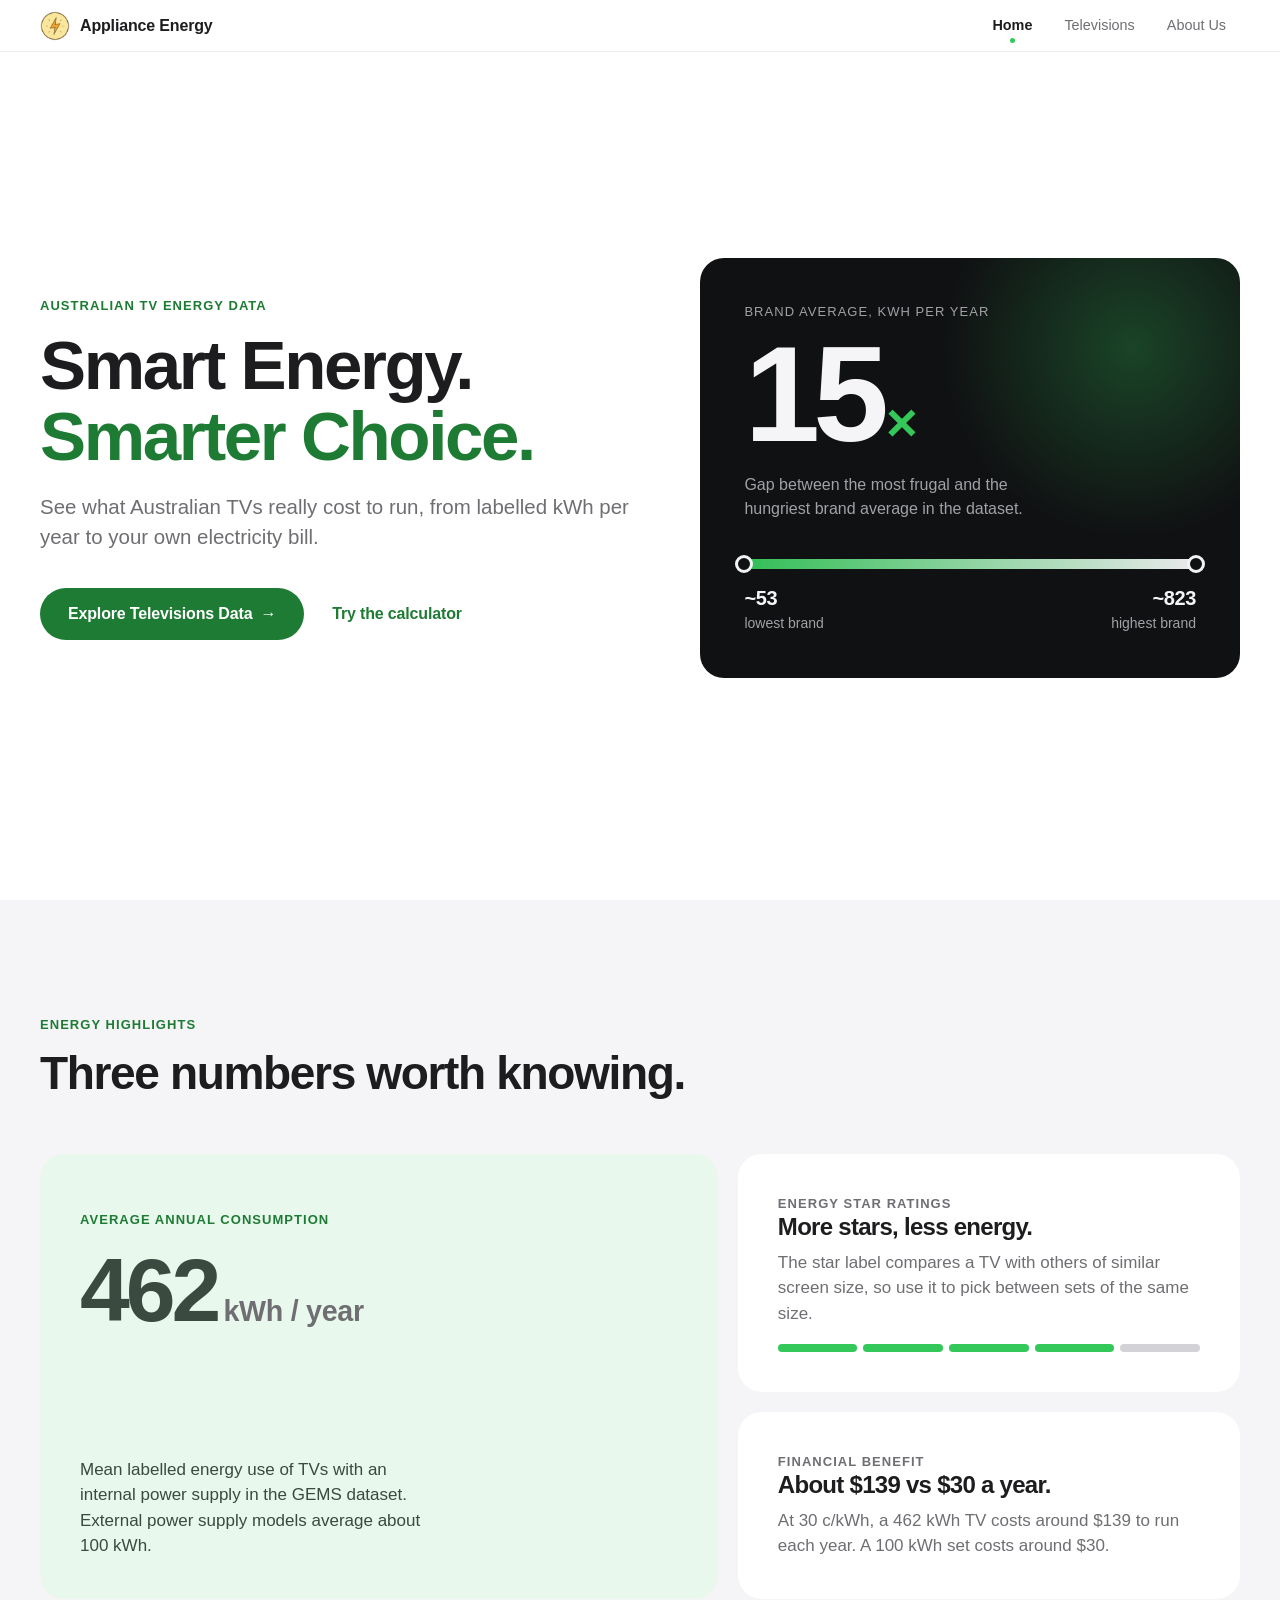
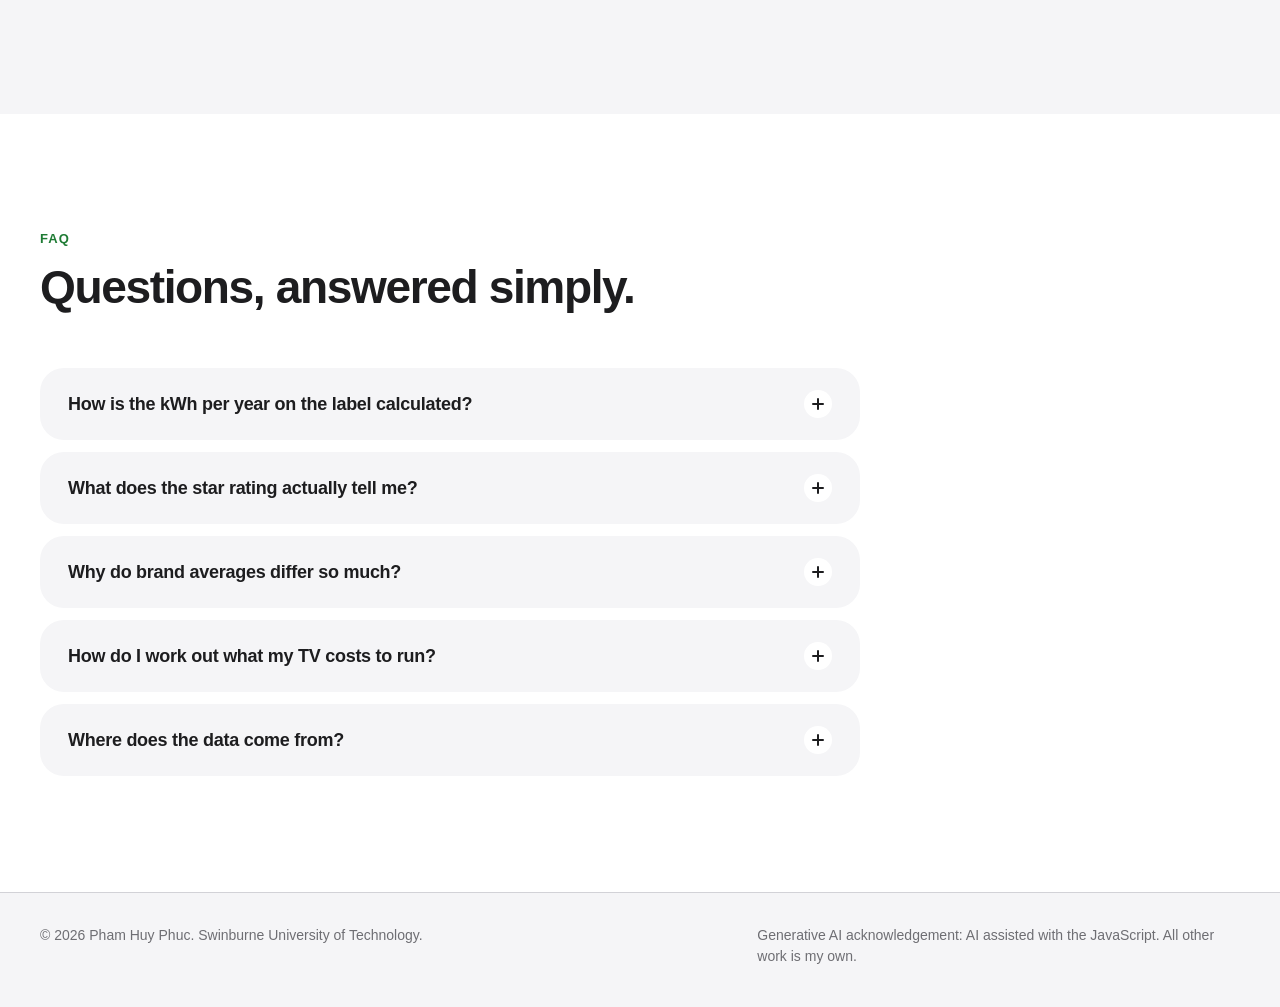
==== index.html @ a93795a4 "Initial commit" ====
<!DOCTYPE html>
<html lang="en-AU">
<head>
  <meta charset="UTF-8">
  <meta name="viewport" content="width=device-width, initial-scale=1">
  <title>Smart Energy. Smarter Choice. | Appliance Energy Consumption</title>
  <meta name="description" content="Understand how much Australian televisions cost to run, using GEMS energy rating data and an interactive running-cost calculator.">
  <link rel="icon" type="image/png" href="assets/img/power-icon.png">
  <link rel="stylesheet" href="assets/css/style.css">
  <script>document.documentElement.classList.add('js');</script>
</head>
<body>
  <a class="skip-link" href="#main">Skip to content</a>

  <header class="nav">
    <div class="wrap nav__inner">
      <a class="brand" href="index.html" aria-label="Appliance Energy Consumption, home">
        <img src="assets/img/power-icon.png" alt="" width="30" height="30">
        <span>Appliance Energy</span>
      </a>
      <nav aria-label="Main">
        <ul class="nav__links">
          <li><a href="index.html" aria-current="page">Home</a></li>
          <li><a href="televisions.html">Televisions</a></li>
          <li><a href="about.html">About Us</a></li>
        </ul>
      </nav>
    </div>
  </header>

  <main id="main">
    <!-- Hero -->
    <section class="hero">
      <div class="wrap hero__grid">
        <div>
          <p class="eyebrow">Australian TV energy data</p>
          <h1 class="h-display">Smart Energy.<br><span class="accent-ink">Smarter Choice.</span></h1>
          <p class="lede">See what Australian TVs really cost to run, from labelled kWh per year to your own electricity bill.</p>
          <div class="hero__cta">
            <a class="btn btn--primary" href="televisions.html">Explore Televisions Data <span class="arrow" aria-hidden="true">&rarr;</span></a>
            <a class="btn btn--text" href="televisions.html#calculator">Try the calculator</a>
          </div>
        </div>

        <aside class="spread" aria-label="Spread between the lowest and highest brand averages">
          <div>
            <p class="spread__label">Brand average, kWh per year</p>
            <p class="spread__big">15<small>&times;</small></p>
            <p class="spread__copy">Gap between the most frugal and the hungriest brand average in the dataset.</p>
          </div>
          <div class="range">
            <div class="range__track" role="img" aria-label="Scale from about 53 to about 823 kilowatt-hours per year">
              <span class="range__dot" style="left: 0%"></span>
              <span class="range__dot" style="left: 100%"></span>
            </div>
            <div class="range__legend">
              <div><strong>~53</strong>lowest brand</div>
              <div><strong>~823</strong>highest brand</div>
            </div>
          </div>
        </aside>
      </div>
    </section>

    <!-- Energy highlights (bento) -->
    <section class="section section--tint" aria-labelledby="highlights-title">
      <div class="wrap">
        <div class="section__head reveal">
          <p class="eyebrow">Energy highlights</p>
          <h2 class="h-section" id="highlights-title">Three numbers worth knowing.</h2>
        </div>

        <div class="bento">
          <article class="tile tile--a reveal" style="--i:0">
            <div>
              <p class="tile__kicker">Average annual consumption</p>
              <p class="tile__num">462<small>kWh / year</small></p>
            </div>
            <p>Mean labelled energy use of TVs with an internal power supply in the GEMS dataset. External power supply models average about 100 kWh.</p>
          </article>

          <article class="tile tile--b reveal" style="--i:1">
            <p class="tile__kicker">Energy Star ratings</p>
            <h3>More stars, less energy.</h3>
            <p>The star label compares a TV with others of similar screen size, so use it to pick between sets of the same size.</p>
            <div class="stars" role="img" aria-label="Example rating: four of five segments filled">
              <span class="on"></span><span class="on"></span><span class="on"></span><span class="on"></span><span></span>
            </div>
          </article>

          <article class="tile tile--c reveal" style="--i:2">
            <p class="tile__kicker">Financial benefit</p>
            <h3>About $139 vs $30 a year.</h3>
            <p>At 30 c/kWh, a 462 kWh TV costs around $139 to run each year. A 100 kWh set costs around $30.</p>
          </article>
        </div>
      </div>
    </section>

    <!-- FAQ -->
    <section class="section" aria-labelledby="faq-title">
      <div class="wrap">
        <div class="section__head reveal">
          <p class="eyebrow">FAQ</p>
          <h2 class="h-section" id="faq-title">Questions, answered simply.</h2>
        </div>

        <div class="faq" data-faq>
          <div class="faq__item reveal" style="--i:0">
            <button class="faq__q" type="button" aria-expanded="false" aria-controls="faq-a1" id="faq-q1">
              How is the kWh per year on the label calculated?
              <span class="faq__icon" aria-hidden="true"></span>
            </button>
            <div class="faq__a" id="faq-a1" role="region" aria-labelledby="faq-q1">
              <p>It is based on a standardised daily viewing assumption defined in the rating standard. Your own habits may be higher or lower, which is why the calculator lets you enter real hours.</p>
            </div>
          </div>

          <div class="faq__item reveal" style="--i:1">
            <button class="faq__q" type="button" aria-expanded="false" aria-controls="faq-a2" id="faq-q2">
              What does the star rating actually tell me?
              <span class="faq__icon" aria-hidden="true"></span>
            </button>
            <div class="faq__a" id="faq-a2" role="region" aria-labelledby="faq-q2">
              <p>It shows how efficient a TV is for its screen size. More stars means less energy for the same size, so compare sets of similar size rather than across sizes.</p>
            </div>
          </div>

          <div class="faq__item reveal" style="--i:2">
            <button class="faq__q" type="button" aria-expanded="false" aria-controls="faq-a3" id="faq-q3">
              Why do brand averages differ so much?
              <span class="faq__icon" aria-hidden="true"></span>
            </button>
            <div class="faq__a" id="faq-a3" role="region" aria-labelledby="faq-q3">
              <p>A brand average mixes every model that brand registered, so screen size and product range matter. A brand selling mostly large TVs will average higher than one selling small ones.</p>
            </div>
          </div>

          <div class="faq__item reveal" style="--i:3">
            <button class="faq__q" type="button" aria-expanded="false" aria-controls="faq-a4" id="faq-q4">
              How do I work out what my TV costs to run?
              <span class="faq__icon" aria-hidden="true"></span>
            </button>
            <div class="faq__a" id="faq-a4" role="region" aria-labelledby="faq-q4">
              <p>Multiply watts by daily hours, divide by 1000 for kWh per day, then multiply by 365 and your price per kWh. The <a href="televisions.html#calculator">TV calculator</a> does this for you.</p>
            </div>
          </div>

          <div class="faq__item reveal" style="--i:4">
            <button class="faq__q" type="button" aria-expanded="false" aria-controls="faq-a5" id="faq-q5">
              Where does the data come from?
              <span class="faq__icon" aria-hidden="true"></span>
            </button>
            <div class="faq__a" id="faq-a5" role="region" aria-labelledby="faq-q5">
              <p>The charts use the GEMS television dataset (Greenhouse and Energy Minimum Standards), analysed and exported from KNIME. See the <a href="about.html">About page</a> for details.</p>
            </div>
          </div>
        </div>
      </div>
    </section>
  </main>

  <footer class="footer">
    <div class="wrap footer__inner">
      <p>&copy; <span data-year>2026</span> Pham Huy Phuc. Swinburne University of Technology.</p>
      <p class="footer__ai">Generative AI acknowledgement: AI assisted with the JavaScript. All other work is my own.</p>
    </div>
  </footer>

  <script src="assets/js/main.js"></script>
</body>
</html>
---- assets/css/style.css ----
:root {
  --bg: #ffffff;
  --card: #f5f5f7;
  --ink: #1d1d1f;
  --muted: #6e6e73;          
  --muted-soft: #86868b;     
  --line: #d2d2d7;
  --accent: #34c759;         
  --accent-ink: #1e7b34;     
  --accent-wash: #e9f8ed;
  --panel: #101113;          
  --panel-ink: #f5f5f7;
  --panel-muted: #a1a1a6;

  --r-card: 24px;
  --r-field: 14px;
  --r-pill: 999px;

  --nav-h: 52px;
  --wrap: 1200px;
  --ease: cubic-bezier(0.16, 1, 0.3, 1);

  --font: -apple-system, BlinkMacSystemFont, "SF Pro Display", "SF Pro Text",
    "Inter", "Segoe UI", Roboto, "Helvetica Neue", Arial, sans-serif;
}

*, *::before, *::after { box-sizing: border-box; }

html {
  scroll-behavior: smooth;
  scroll-padding-top: calc(var(--nav-h) + 16px);
  -webkit-text-size-adjust: 100%;
}

body {
  margin: 0;
  min-height: 100dvh;
  display: flex;
  flex-direction: column;
  font-family: var(--font);
  font-size: 1.0625rem;
  line-height: 1.5;
  color: var(--ink);
  background: var(--bg);
  -webkit-font-smoothing: antialiased;
  text-rendering: optimizeLegibility;
}

main { flex: 1 0 auto; }

img { max-width: 100%; height: auto; display: block; }

a { color: var(--accent-ink); text-decoration: none; transition: all 0.3s ease; }
a:hover { text-decoration: underline; text-underline-offset: 3px; }

:focus-visible {
  outline: 3px solid var(--accent);
  outline-offset: 3px;
  border-radius: 8px;
}

.wrap { width: min(var(--wrap), 100% - 48px); margin-inline: auto; }

.sr-only {
  position: absolute; width: 1px; height: 1px; padding: 0; margin: -1px;
  overflow: hidden; clip: rect(0,0,0,0); white-space: nowrap; border: 0;
}

.skip-link {
  position: absolute; left: 16px; top: -60px; z-index: 200;
  background: var(--ink); color: #fff; padding: 10px 18px;
  border-radius: var(--r-pill); font-size: 0.9rem;
}
.skip-link:focus { top: 8px; text-decoration: none; }

/*Navigation (frosted glass; web approximation)*/
.nav {
  position: sticky; top: 0; z-index: 100;
  height: var(--nav-h);
  background: rgba(255, 255, 255, 0.72);
  -webkit-backdrop-filter: saturate(180%) blur(20px);
  backdrop-filter: saturate(180%) blur(20px);
  border-bottom: 1px solid rgba(0, 0, 0, 0.08);
}
@media (prefers-reduced-transparency: reduce) {
  .nav { background: #fff; -webkit-backdrop-filter: none; backdrop-filter: none; }
}
.nav__inner {
  height: 100%; display: flex; align-items: center; justify-content: space-between;
}
.brand {
  display: inline-flex; align-items: center; gap: 10px;
  color: var(--ink); font-weight: 600; font-size: 1rem; letter-spacing: -0.01em;
}
.brand:hover { text-decoration: none; }
.brand img { width: 30px; height: 30px; object-fit: contain; }
.nav__links { display: flex; align-items: center; gap: 4px; list-style: none; margin: 0; padding: 0; }
.nav__links a {
  position: relative; display: block; padding: 8px 14px;
  font-size: 0.9rem; color: var(--muted); border-radius: var(--r-pill);
  transition: all 0.3s ease;
}
.nav__links a:hover { color: var(--ink); text-decoration: none; background: rgba(0,0,0,0.04); }
.nav__links a[aria-current="page"] { color: var(--ink); font-weight: 600; }
.nav__links a[aria-current="page"]::after {
  content: ""; position: absolute; left: 50%; bottom: 1px; width: 5px; height: 5px;
  margin-left: -2.5px; border-radius: 50%; background: var(--accent);
}

/*Buttons*/
.btn {
  display: inline-flex; align-items: center; justify-content: center; gap: 8px;
  padding: 14px 28px; border: 0; border-radius: var(--r-pill);
  font: inherit; font-size: 1rem; font-weight: 600; letter-spacing: -0.01em;
  cursor: pointer; white-space: nowrap;
  transition: all 0.3s ease;
}
.btn:hover { text-decoration: none; }
.btn:active { transform: scale(0.98); }
.btn--primary { background: var(--accent-ink); color: #fff; }
.btn--primary:hover { background: #17622a; box-shadow: 0 8px 24px rgba(30, 123, 52, 0.28); transform: translateY(-1px); }
.btn--text { padding-inline: 8px; color: var(--accent-ink); background: transparent; }
.btn--text:hover { text-decoration: underline; text-underline-offset: 4px; }
.btn .arrow { display: inline-block; transition: transform 0.3s var(--ease); }
.btn:hover .arrow { transform: translateX(4px); }

/*Type helpers*/
.eyebrow {
  margin: 0 0 14px; font-size: 0.8125rem; font-weight: 600;
  letter-spacing: 0.08em; text-transform: uppercase; color: var(--accent-ink);
}
h1, h2, h3 { margin: 0; letter-spacing: -0.03em; line-height: 1.08; font-weight: 700; }
.h-display { font-size: clamp(2.5rem, 5.4vw, 4.5rem); line-height: 1.03; letter-spacing: -0.035em; }
.h-section { font-size: clamp(1.9rem, 3.6vw, 3rem); }
.lede { font-size: clamp(1.1rem, 1.6vw, 1.3rem); color: var(--muted); max-width: 52ch; margin: 20px 0 0; line-height: 1.45; }
.accent-ink { color: var(--accent-ink); }

/*Home: hero*/
.hero {
  min-height: calc(100dvh - var(--nav-h));
  display: grid; align-items: center;
  padding: 40px 0 56px;
}
.hero__grid {
  display: grid; grid-template-columns: 1.05fr 0.95fr; gap: clamp(32px, 5vw, 72px); align-items: center;
}
.hero__cta { display: flex; align-items: center; flex-wrap: wrap; gap: 8px 20px; margin-top: 36px; }

/* Dark "spread" panel in hero */
.spread {
  position: relative; overflow: hidden; isolation: isolate;
  background: var(--panel); color: var(--panel-ink);
  border-radius: var(--r-card); padding: clamp(28px, 4vw, 44px);
  min-height: 420px; display: flex; flex-direction: column; justify-content: space-between;
}
.spread::before {
  content: ""; position: absolute; z-index: -1; right: -20%; top: -30%; width: 80%; aspect-ratio: 1;
  background: radial-gradient(circle, rgba(52, 199, 89, 0.28), transparent 62%);
}
.spread__label { font-size: 0.8125rem; letter-spacing: 0.08em; text-transform: uppercase; color: var(--panel-muted); margin: 0; }
.spread__big { font-size: clamp(5rem, 11vw, 8.5rem); font-weight: 700; letter-spacing: -0.05em; line-height: 0.95; margin: 8px 0 0; }
.spread__big small { font-size: 0.4em; letter-spacing: -0.02em; color: var(--accent); margin-left: 4px; }
.spread__copy { color: var(--panel-muted); font-size: 1rem; margin: 14px 0 0; max-width: 34ch; }
.range { margin-top: 36px; }
.range__track {
  position: relative; height: 10px; border-radius: var(--r-pill);
  background: linear-gradient(90deg, var(--accent), #f5f5f7 100%); opacity: 0.95;
}
.range__dot {
  position: absolute; top: 50%; width: 18px; height: 18px; margin: -9px 0 0 -9px;
  border-radius: 50%; background: var(--panel); border: 3px solid #fff;
}
.range__legend { display: flex; justify-content: space-between; margin-top: 14px; font-size: 0.875rem; color: var(--panel-muted); }
.range__legend strong { display: block; color: var(--panel-ink); font-size: 1.25rem; letter-spacing: -0.02em; }
.range__legend div:last-child { text-align: right; }

/*Sections*/
.section { padding: clamp(64px, 9vw, 120px) 0; }
.section--tint { background: var(--card); }
.section__head { max-width: 720px; margin-bottom: clamp(32px, 5vw, 56px); }

/*Bento*/
.bento {
  display: grid; gap: 20px;
  grid-template-columns: 1.35fr 1fr;
  grid-template-areas: "a b" "a c";
}
.tile {
  background: var(--card); border-radius: var(--r-card);
  padding: clamp(28px, 3.4vw, 40px);
  transition: all 0.3s ease;
}
.tile:hover { transform: translateY(-3px); box-shadow: 0 18px 40px rgba(29, 29, 31, 0.08); }
.tile--a { grid-area: a; display: flex; flex-direction: column; justify-content: space-between; min-height: 380px; background: var(--accent-wash); }
.tile--b { grid-area: b; background: #fff; }
.tile--c { grid-area: c; background: #fff; }
.tile__kicker { font-size: 0.8125rem; font-weight: 600; letter-spacing: 0.08em; text-transform: uppercase; color: var(--muted); margin: 0 0 12px; }
.tile--a .tile__kicker { color: var(--accent-ink); }
.tile__num { font-size: clamp(3.5rem, 7vw, 6rem); font-weight: 700; letter-spacing: -0.045em; line-height: 1; margin: 0; }
.tile__num small { font-size: 0.32em; letter-spacing: -0.01em; color: var(--muted); font-weight: 600; margin-left: 6px; }
.tile h3 { font-size: 1.5rem; margin-bottom: 10px; }
.tile p { margin: 0; color: var(--muted); }
.tile--a p { color: #3b4a40; max-width: 38ch; margin-top: 16px; }
.stars { display: flex; gap: 6px; margin: 18px 0 0; }
.stars span { flex: 1; height: 8px; border-radius: var(--r-pill); background: var(--line); }
.stars span.on { background: var(--accent); }

/*FAQ accordion*/
.faq { display: grid; gap: 12px; max-width: 820px; }
.faq__item { background: var(--card); border-radius: var(--r-card); transition: all 0.3s ease; }
.faq__item:hover { background: #efeff2; }
.faq__q {
  width: 100%; display: flex; align-items: center; justify-content: space-between; gap: 20px;
  padding: 22px 28px; background: none; border: 0; cursor: pointer; text-align: left;
  font: inherit; font-size: 1.125rem; font-weight: 600; letter-spacing: -0.015em; color: var(--ink);
  border-radius: var(--r-card);
}
.faq__icon {
  position: relative; flex: none; width: 28px; height: 28px; border-radius: 50%;
  background: #fff; transition: all 0.3s ease;
}
.faq__icon::before, .faq__icon::after {
  content: ""; position: absolute; left: 50%; top: 50%; width: 12px; height: 2px;
  margin: -1px 0 0 -6px; background: var(--ink); border-radius: 2px;
}
.faq__icon::after { transform: rotate(90deg); transition: transform 0.3s ease; }
.faq__item.is-open .faq__icon { transform: rotate(135deg); background: var(--accent); }
.faq__item.is-open .faq__icon::after { transform: rotate(90deg); }
.faq__a { display: none; }                   /* hidden by default */
.faq__item.is-open .faq__a { display: block; animation: slideOpen 0.35s var(--ease); }
.faq__a p { margin: 0; padding: 0 28px 24px; color: var(--muted); max-width: 64ch; }
@keyframes slideOpen { from { opacity: 0; transform: translateY(-8px); } to { opacity: 1; transform: none; } }

/*Page header (inner pages)*/
.page-head { padding: clamp(56px, 8vw, 104px) 0 clamp(32px, 5vw, 56px); }
.page-head .lede { max-width: 56ch; }

/*Key figures strip*/
.figures { display: grid; grid-template-columns: repeat(4, 1fr); gap: 0; border-top: 1px solid var(--line); border-bottom: 1px solid var(--line); }
.figure-stat { padding: 28px 24px 28px 0; }
.figure-stat + .figure-stat { padding-left: 24px; border-left: 1px solid var(--line); }
.figure-stat b { display: block; font-size: clamp(2rem, 3.6vw, 3rem); letter-spacing: -0.04em; line-height: 1; }
.figure-stat b small { font-size: 0.4em; color: var(--muted); letter-spacing: 0; margin-left: 4px; font-weight: 600; }
.figure-stat span { display: block; margin-top: 10px; font-size: 0.9375rem; color: var(--muted); max-width: 24ch; }

/*Data story chapters (editorial layout)*/
.chapter { padding: clamp(48px, 7vw, 96px) 0; border-bottom: 1px solid var(--line); }
.chapter:last-of-type { border-bottom: 0; }
.chapter__grid { display: grid; grid-template-columns: 5fr 7fr; gap: clamp(28px, 5vw, 72px); align-items: center; }
.chapter--flip .chapter__grid { grid-template-columns: 7fr 5fr; }
.chapter--flip .chapter__text { order: 2; }
.chapter__num { font-size: 0.8125rem; font-weight: 600; letter-spacing: 0.08em; text-transform: uppercase; color: var(--accent-ink); margin: 0 0 14px; }
.chapter h2 { font-size: clamp(1.75rem, 3vw, 2.5rem); }
.chapter p { color: var(--muted); margin: 18px 0 0; max-width: 46ch; }
.chapter p strong { color: var(--ink); }
.chart-card {
  margin: 0; background: #fff; border: 1px solid var(--line);
  border-radius: var(--r-card); padding: clamp(10px, 1.6vw, 20px); transition: all 0.3s ease;
}
.chart-card:hover { box-shadow: 0 18px 44px rgba(29, 29, 31, 0.1); transform: translateY(-3px); }
.chart-card img { width: 100%; border-radius: var(--r-field); }
.chart-card figcaption { padding: 14px 8px 4px; font-size: 0.875rem; color: var(--muted); }

/* Ranked list (top 10 lowest) */
.rank { list-style: none; margin: 28px 0 0; padding: 0; display: grid; gap: 10px; max-width: 46ch; }
.rank li { display: grid; grid-template-columns: 24px 92px 1fr 56px; align-items: center; gap: 10px; font-size: 0.9375rem; }
.rank .pos { color: var(--muted); font-variant-numeric: tabular-nums; }
.rank .name { font-weight: 600; }
.rank .bar { height: 8px; border-radius: var(--r-pill); background: var(--card); overflow: hidden; }
.rank .bar i { display: block; height: 100%; width: var(--w); background: var(--accent); border-radius: inherit; }
.rank .val { text-align: right; color: var(--muted); font-variant-numeric: tabular-nums; }

.data-note { font-size: 0.875rem; color: var(--muted); max-width: 70ch; margin-top: 32px; }

/*Calculator*/
.calc { display: grid; grid-template-columns: 1fr 1fr; gap: 20px; align-items: stretch; }
.calc__form, .calc__result { border-radius: var(--r-card); padding: clamp(28px, 3.6vw, 44px); }
.calc__form { background: #fff; }
.calc__result {
  position: relative; overflow: hidden; isolation: isolate;
  background: var(--panel); color: var(--panel-ink); display: flex; flex-direction: column; justify-content: space-between; gap: 28px;
}
.calc__result::before {
  content: ""; position: absolute; z-index: -1; left: -25%; bottom: -35%; width: 90%; aspect-ratio: 1;
  background: radial-gradient(circle, rgba(52, 199, 89, 0.22), transparent 62%);
}
.field { margin-bottom: 24px; }
.field label, .field .label { display: block; font-size: 0.9375rem; font-weight: 600; margin-bottom: 8px; color: var(--ink); }
.field .help { margin: 6px 0 0; font-size: 0.875rem; color: var(--muted); }
.input, .select {
  width: 100%; font: inherit; font-size: 1rem; color: var(--ink);
  background: #fff; border: 1.5px solid var(--line); border-radius: var(--r-field);
  padding: 13px 16px; transition: all 0.3s ease; appearance: none; -webkit-appearance: none;
}
.select {
  padding-right: 44px;
  background-image: linear-gradient(45deg, transparent 50%, var(--ink) 50%), linear-gradient(135deg, var(--ink) 50%, transparent 50%);
  background-position: calc(100% - 22px) 55%, calc(100% - 16px) 55%;
  background-size: 6px 6px, 6px 6px; background-repeat: no-repeat;
}
.input:hover, .select:hover { border-color: var(--muted-soft); }
.input:focus, .select:focus { outline: 0; border-color: var(--accent-ink); box-shadow: 0 0 0 4px rgba(52, 199, 89, 0.22); }
.input.is-invalid { border-color: #c62828; box-shadow: 0 0 0 4px rgba(198, 40, 40, 0.1); }
.error { margin: 8px 0 0; font-size: 0.875rem; color: #b71c1c; font-weight: 500; min-height: 0; }
.error:empty { display: none; }
.field--custom[hidden] { display: none; }
.hours { display: grid; grid-template-columns: 1fr 112px; gap: 16px; align-items: center; }
.unit-input { position: relative; }
.unit-input .input { padding-right: 56px; }
.hours .unit-input .input { padding-right: 34px; }
.unit-input span { position: absolute; right: 16px; top: 50%; transform: translateY(-50%); color: var(--muted); font-size: 0.9375rem; pointer-events: none; }

input[type="range"] { width: 100%; height: 28px; background: transparent; -webkit-appearance: none; appearance: none; cursor: pointer; }
input[type="range"]::-webkit-slider-runnable-track { height: 6px; border-radius: var(--r-pill); background: linear-gradient(90deg, var(--accent) var(--fill, 30%), var(--line) var(--fill, 30%)); }
input[type="range"]::-moz-range-track { height: 6px; border-radius: var(--r-pill); background: var(--line); }
input[type="range"]::-moz-range-progress { height: 6px; border-radius: var(--r-pill); background: var(--accent); }
input[type="range"]::-webkit-slider-thumb { -webkit-appearance: none; width: 26px; height: 26px; margin-top: -10px; border-radius: 50%; background: #fff; border: 1px solid var(--line); box-shadow: 0 2px 8px rgba(0,0,0,0.18); transition: transform 0.2s ease; }
input[type="range"]::-moz-range-thumb { width: 24px; height: 24px; border-radius: 50%; background: #fff; border: 1px solid var(--line); box-shadow: 0 2px 8px rgba(0,0,0,0.18); }
input[type="range"]:active::-webkit-slider-thumb { transform: scale(1.1); }

.result__label { font-size: 0.8125rem; letter-spacing: 0.08em; text-transform: uppercase; color: var(--panel-muted); margin: 0 0 6px; }
.result__main { font-size: clamp(3.2rem, 6.4vw, 5.2rem); font-weight: 700; letter-spacing: -0.045em; line-height: 1; margin: 0; font-variant-numeric: tabular-nums; }
.result__main small { font-size: 0.34em; color: var(--accent); letter-spacing: -0.01em; margin-left: 6px; }
.result__row { display: grid; grid-template-columns: 1fr 1fr; gap: 16px; }
.result__box { background: rgba(255, 255, 255, 0.07); border-radius: var(--r-field); padding: 18px 20px; }
.result__box b { display: block; font-size: 1.75rem; letter-spacing: -0.03em; line-height: 1.1; font-variant-numeric: tabular-nums; }
.result__box b small { font-size: 0.5em; color: var(--panel-muted); font-weight: 600; margin-left: 4px; letter-spacing: 0; }
.result__box span { font-size: 0.8125rem; color: var(--panel-muted); }
.result__empty { color: var(--panel-muted); margin: 0; }
.calc__result.is-empty .result__filled { display: none; }
.calc__result:not(.is-empty) .result__empty { display: none; }
.result__formula { margin: 0; font-size: 0.8125rem; color: var(--panel-muted); line-height: 1.6; }
.result__formula code { font-family: ui-monospace, "SF Mono", Menlo, Consolas, monospace; color: var(--panel-ink); font-size: 0.8em; }
.pulse { animation: pulse 0.45s var(--ease); }
@keyframes pulse { from { opacity: 0.4; transform: translateY(4px); } to { opacity: 1; transform: none; } }

/*About page*/
.about-grid { display: grid; grid-template-columns: repeat(2, 1fr); gap: 20px; }
.panel { background: var(--card); border-radius: var(--r-card); padding: clamp(28px, 3.4vw, 40px); }
.panel h2, .panel h3 { font-size: 1.5rem; margin-bottom: 14px; }
.panel p, .panel li { color: var(--muted); }
.panel p { margin: 0 0 12px; }
.panel ul { margin: 0; padding-left: 20px; display: grid; gap: 8px; }
.panel--wide { grid-column: 1 / -1; }
.panel--dark { background: var(--panel); color: var(--panel-ink); }
.panel--dark p, .panel--dark li { color: var(--panel-muted); }
.table-wrap { overflow-x: auto; margin-top: 8px; }
table { width: 100%; border-collapse: collapse; font-size: 0.9375rem; }
th, td { text-align: left; padding: 14px 16px; border-bottom: 1px solid var(--line); }
th { font-size: 0.8125rem; letter-spacing: 0.06em; text-transform: uppercase; color: var(--muted); font-weight: 600; }
td { color: var(--ink); }

/*Footer*/
.footer { flex-shrink: 0; background: var(--card); border-top: 1px solid var(--line); padding: 32px 0 40px; margin-top: 0; }
.footer__inner { display: flex; flex-wrap: wrap; justify-content: space-between; gap: 12px 32px; font-size: 0.875rem; color: var(--muted); }
.footer p { margin: 0; }
.footer__ai { max-width: 62ch; }

/*Scroll reveal (progressive enhancement)*/
.js .reveal { opacity: 0; transform: translateY(24px); transition: opacity 0.8s var(--ease), transform 0.8s var(--ease); transition-delay: calc(var(--i, 0) * 80ms); }
.js .reveal.is-in { opacity: 1; transform: none; }

/*Responsive*/
@media (max-width: 1024px) {
  .chapter__grid, .chapter--flip .chapter__grid { grid-template-columns: 1fr; }
  .chapter--flip .chapter__text { order: 0; }
  .chapter p, .rank { max-width: 62ch; }
  .figures { grid-template-columns: repeat(2, 1fr); }
  .figure-stat:nth-child(3) { padding-left: 0; border-left: 0; }
  .figure-stat:nth-child(n+3) { border-top: 1px solid var(--line); }
}
@media (max-width: 860px) {
  .hero { min-height: 0; padding-top: 32px; }
  .hero__grid, .calc, .about-grid { grid-template-columns: 1fr; }
  .spread { min-height: 340px; }
  .bento { grid-template-columns: 1fr; grid-template-areas: "a" "b" "c"; }
  .tile--a { min-height: 300px; }
}
@media (max-width: 560px) {
  .wrap { width: min(var(--wrap), 100% - 32px); }
  .brand span { display: none; }
  .nav__links a { padding: 8px 10px; }
  .figures { grid-template-columns: 1fr; }
  .figure-stat, .figure-stat + .figure-stat { padding: 22px 0; border-left: 0; }
  .figure-stat + .figure-stat { border-top: 1px solid var(--line); }
  .rank li { grid-template-columns: 20px 80px 1fr 50px; gap: 8px; }
  .result__row { grid-template-columns: 1fr; }
  .faq__q { padding: 18px 20px; font-size: 1.0625rem; }
  .faq__a p { padding: 0 20px 20px; }
}

@media (prefers-reduced-motion: reduce) {
  html { scroll-behavior: auto; }
  *, *::before, *::after { animation-duration: 0.01ms !important; transition-duration: 0.01ms !important; }
  .js .reveal { opacity: 1; transform: none; }
}
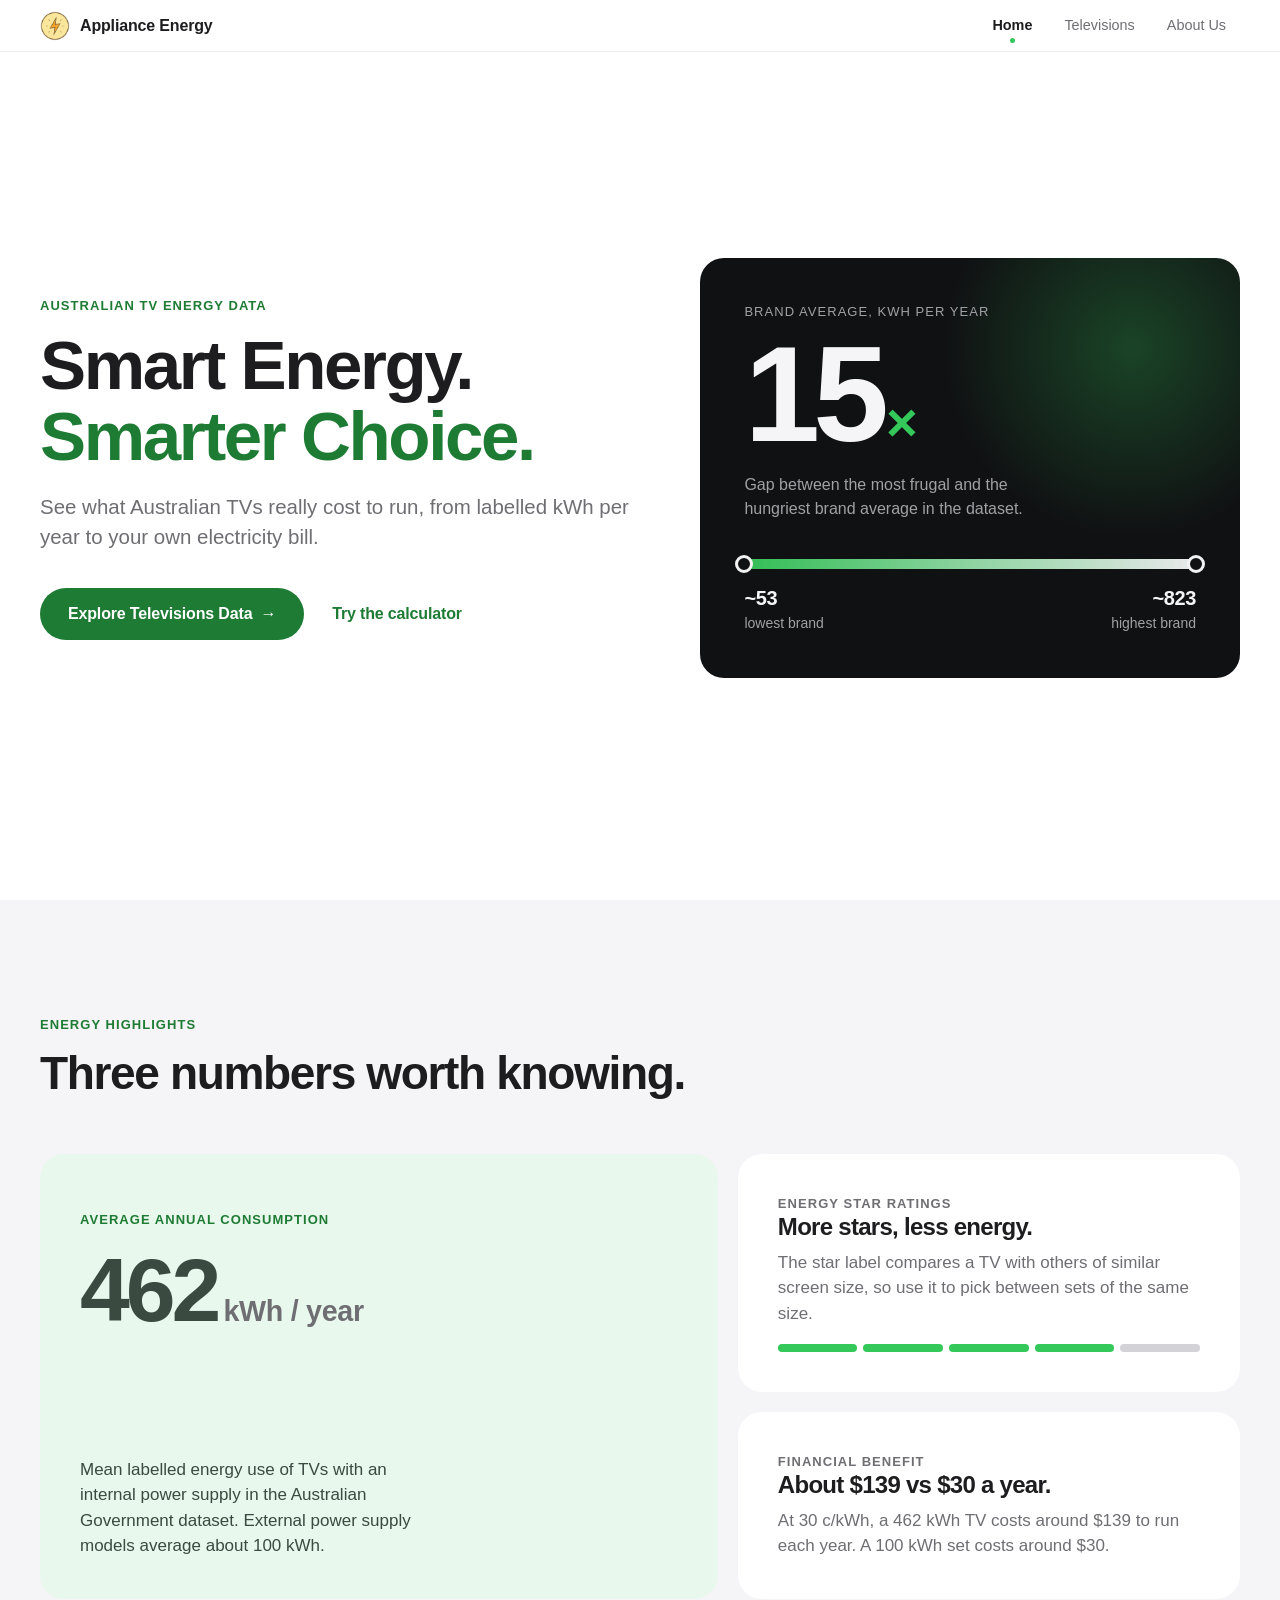
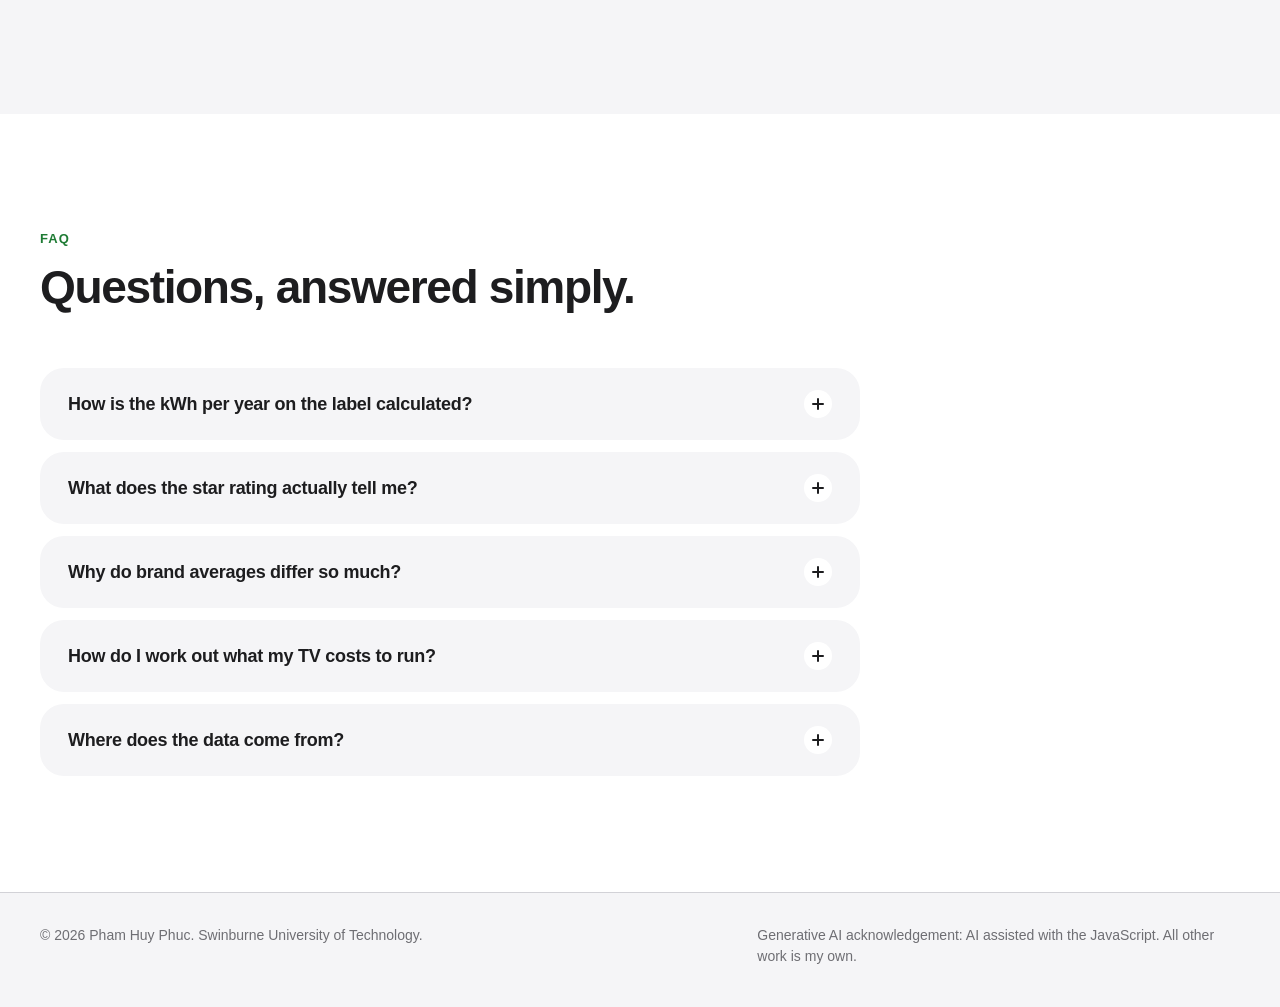
==== commit be756fb1: "Update index.html" ====
--- a/index.html
+++ b/index.html
@@ -76,7 +76,7 @@
               <p class="tile__kicker">Average annual consumption</p>
               <p class="tile__num">462<small>kWh / year</small></p>
             </div>
-            <p>Mean labelled energy use of TVs with an internal power supply in the GEMS dataset. External power supply models average about 100 kWh.</p>
+            <p>Mean labelled energy use of TVs with an internal power supply in the Australian Government dataset. External power supply models average about 100 kWh.</p>
           </article>
 
           <article class="tile tile--b reveal" style="--i:1">
@@ -152,7 +152,7 @@
               <span class="faq__icon" aria-hidden="true"></span>
             </button>
             <div class="faq__a" id="faq-a5" role="region" aria-labelledby="faq-q5">
-              <p>The charts use the GEMS television dataset (Greenhouse and Energy Minimum Standards), analysed and exported from KNIME. See the <a href="about.html">About page</a> for details.</p>
+              <p>The charts use the Australian Government (Energy Rating Data for household appliances) Labelled Products (Televisions), analysed and exported from KNIME. See the <a href="about.html">About page</a> for details.</p>
             </div>
           </div>
         </div>
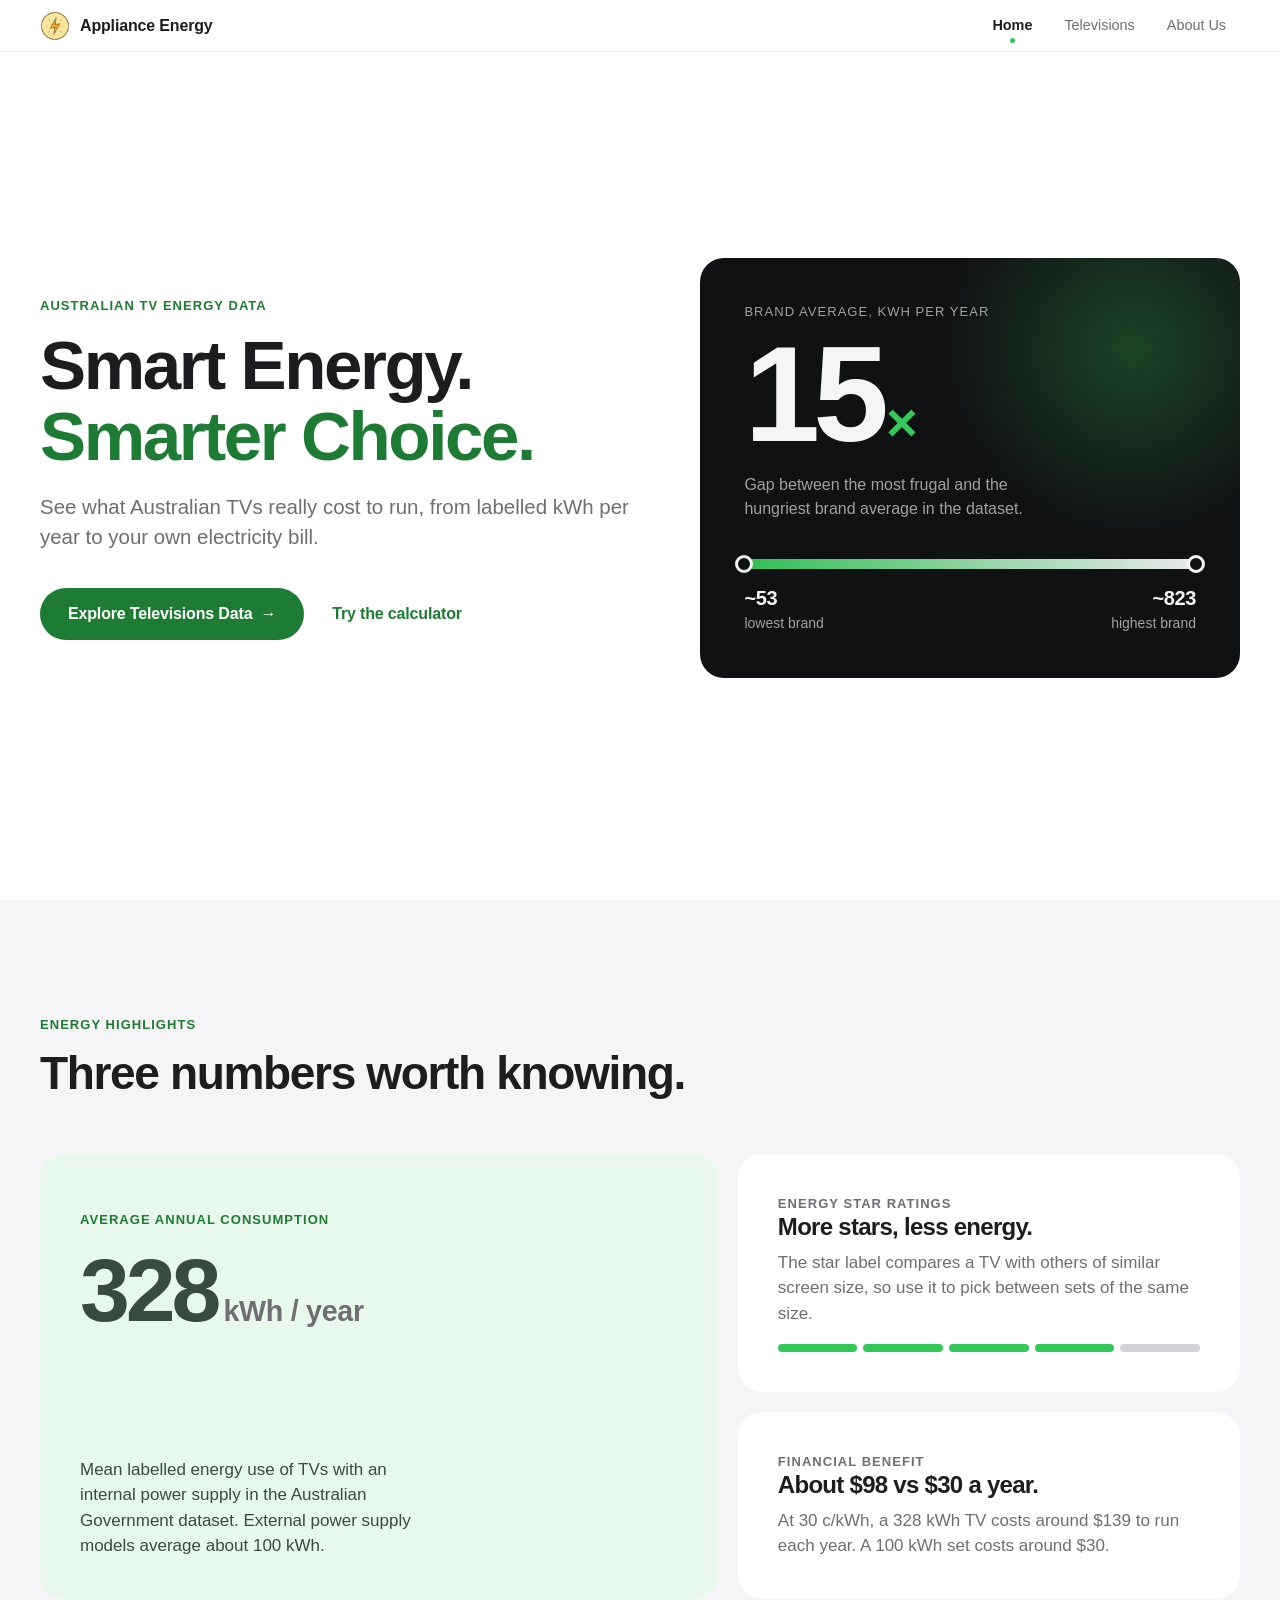
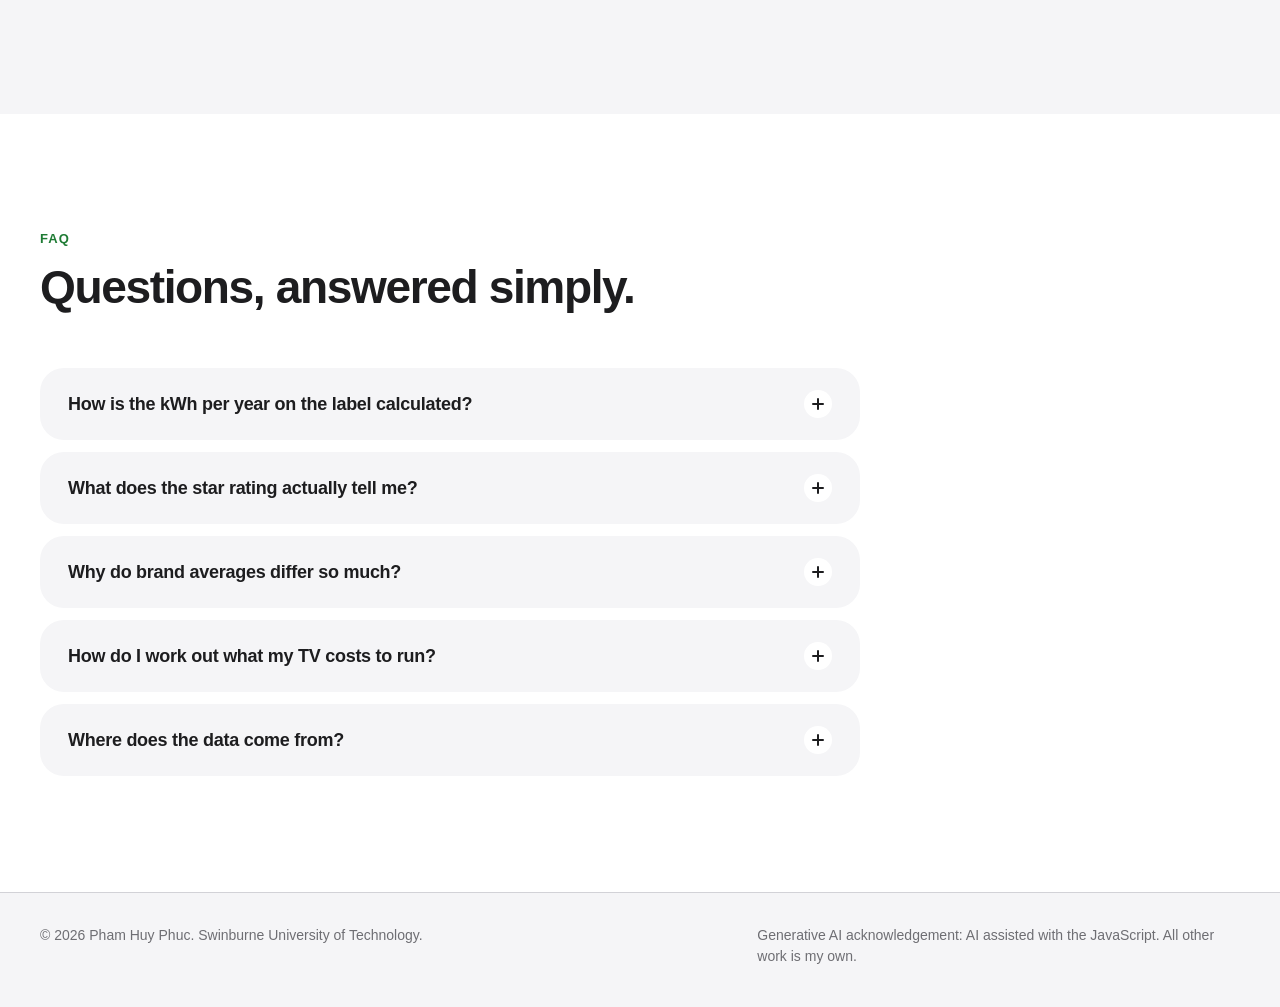
==== commit a2ab9d95: "Update index.html" ====
--- a/index.html
+++ b/index.html
@@ -74,7 +74,7 @@
           <article class="tile tile--a reveal" style="--i:0">
             <div>
               <p class="tile__kicker">Average annual consumption</p>
-              <p class="tile__num">462<small>kWh / year</small></p>
+              <p class="tile__num">328<small>kWh / year</small></p>
             </div>
             <p>Mean labelled energy use of TVs with an internal power supply in the Australian Government dataset. External power supply models average about 100 kWh.</p>
           </article>
@@ -90,8 +90,8 @@
 
           <article class="tile tile--c reveal" style="--i:2">
             <p class="tile__kicker">Financial benefit</p>
-            <h3>About $139 vs $30 a year.</h3>
-            <p>At 30 c/kWh, a 462 kWh TV costs around $139 to run each year. A 100 kWh set costs around $30.</p>
+            <h3>About $98 vs $30 a year.</h3>
+            <p>At 30 c/kWh, a 328 kWh TV costs around $139 to run each year. A 100 kWh set costs around $30.</p>
           </article>
         </div>
       </div>
